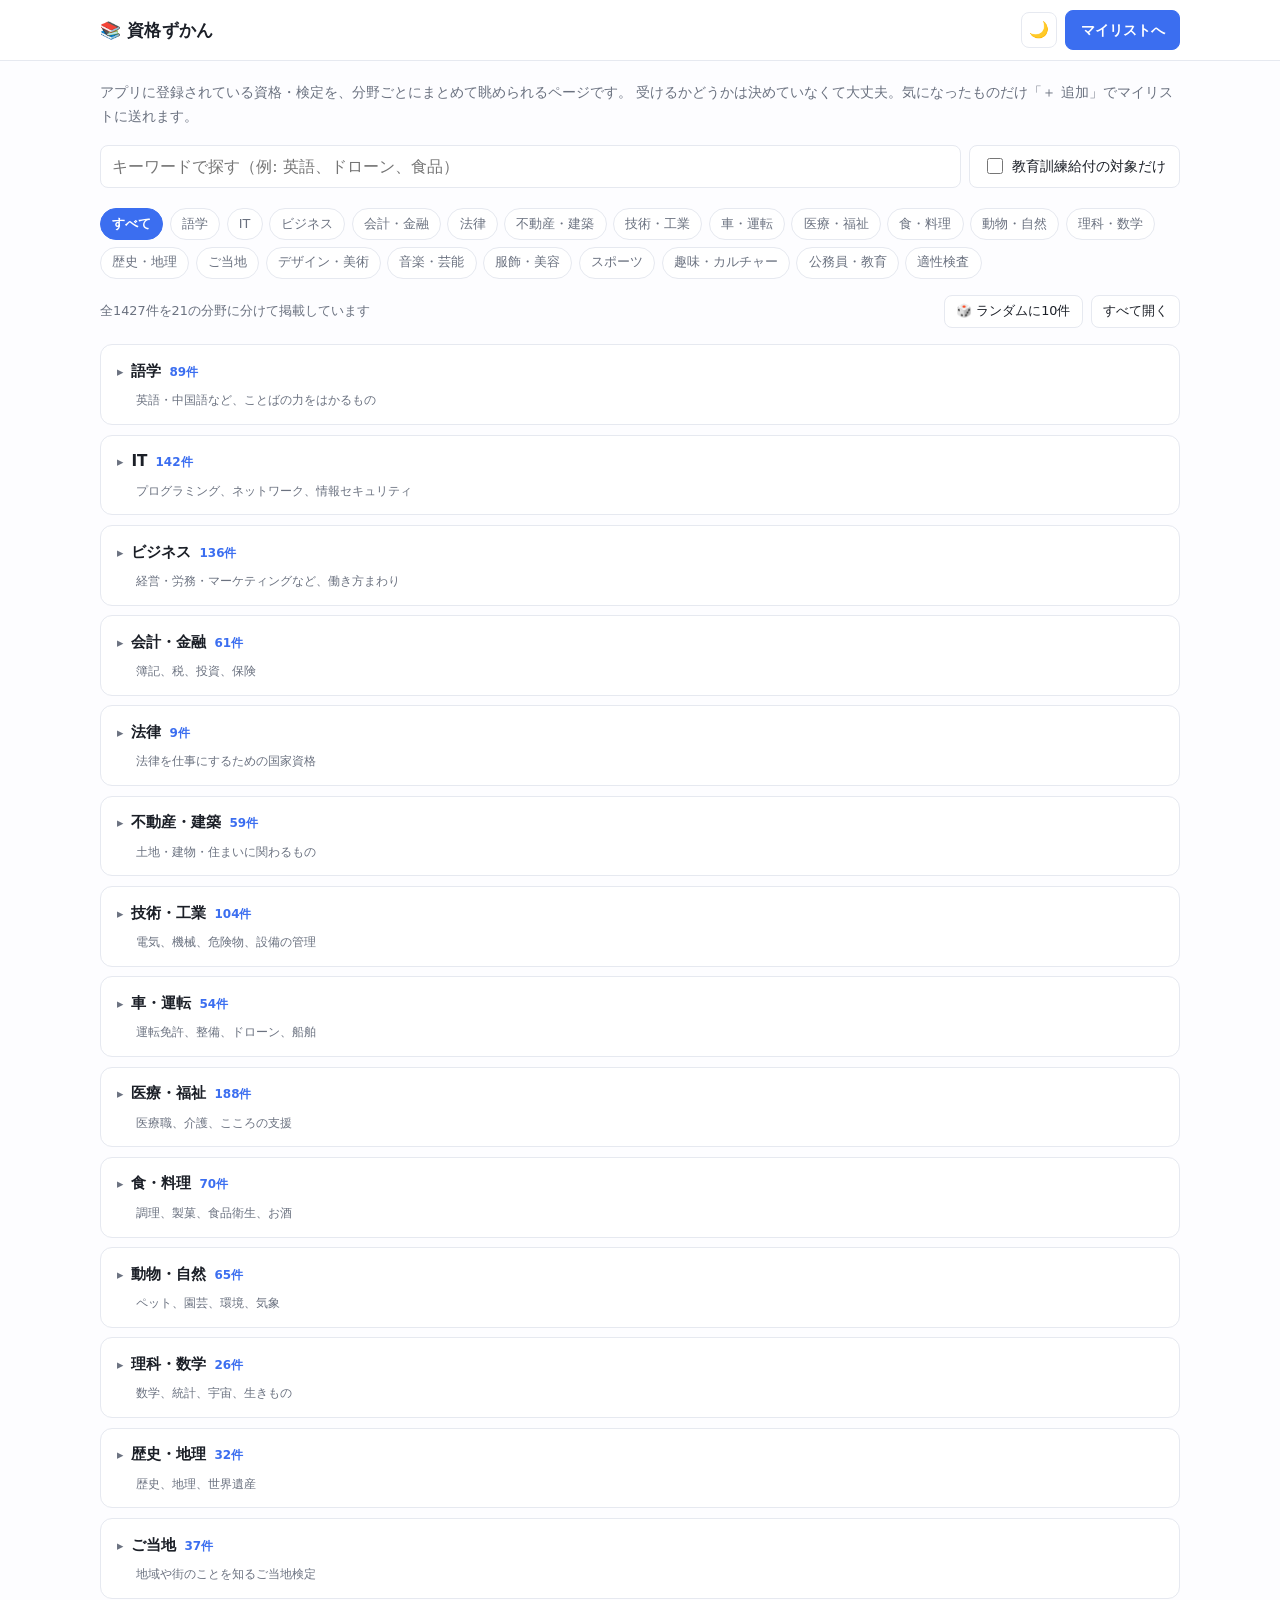
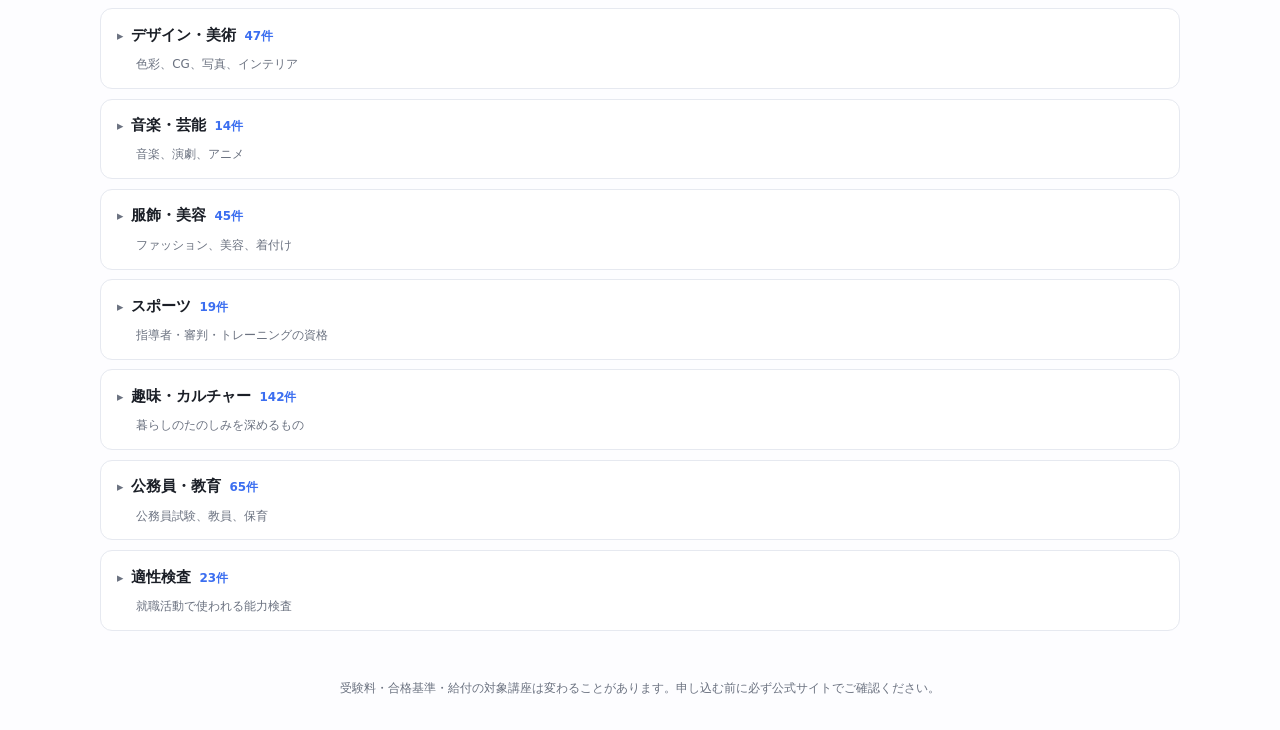
==== browse.html @ c39c7893 "資格ずかん（browse.html）を新設。分野ごとに全1,427件を眺められるページ - 21分野のアコーディオン。分野名の下に一行説明を添え、開いたときに初めて中身を組み立てる - 分野チップでの" ====
<!DOCTYPE html>
<html lang="ja">
<head>
<meta charset="UTF-8">
<meta name="viewport" content="width=device-width, initial-scale=1">
<title>資格ずかん｜資格・検定トラッカー</title>
<meta name="description" content="どんな資格・検定があるのかを分野ごとに眺められる一覧。気になったものはそのままマイリストに追加できます。">
<meta name="theme-color" content="#ffffff" media="(prefers-color-scheme: light)">
<meta name="theme-color" content="#14161b" media="(prefers-color-scheme: dark)">
<meta name="format-detection" content="telephone=no">

<link rel="manifest" href="manifest.webmanifest">
<meta name="apple-mobile-web-app-capable" content="yes">
<meta name="mobile-web-app-capable" content="yes">
<meta name="apple-mobile-web-app-title" content="資格トラッカー">
<meta name="apple-mobile-web-app-status-bar-style" content="default">
<link rel="apple-touch-icon" href="assets/apple-touch-icon.png">

<link rel="icon" href="assets/favicon-32.png" sizes="32x32" type="image/png">
<link rel="icon" href="assets/icon.svg" type="image/svg+xml">
<link rel="stylesheet" href="css/style.css">
</head>
<body>

<header class="site-header">
  <div class="wrap header-inner">
    <h1 class="logo"><span aria-hidden="true">📚</span> 資格ずかん</h1>
    <div class="header-actions">
      <button type="button" id="themeToggle" class="icon-btn" title="テーマ切り替え" aria-label="テーマ切り替え">🌙</button>
      <a class="btn btn-primary" href="index.html">マイリストへ</a>
    </div>
  </div>
</header>

<main class="wrap">

  <p class="browse-lead">
    アプリに登録されている資格・検定を、分野ごとにまとめて眺められるページです。
    受けるかどうかは決めていなくて大丈夫。気になったものだけ「＋ 追加」でマイリストに送れます。
  </p>

  <section class="toolbar" aria-label="絞り込み">
    <input type="search" id="search" class="search" placeholder="キーワードで探す（例: 英語、ドローン、食品）" aria-label="キーワード検索">
    <label class="check">
      <input type="checkbox" id="onlyTraining">
      <span>教育訓練給付の対象だけ</span>
    </label>
  </section>

  <nav class="chips" id="chips" aria-label="分野で絞り込み"></nav>

  <div class="browse-bar">
    <p class="browse-count" id="count" aria-live="polite"></p>
    <div class="browse-bar-actions">
      <button type="button" id="randomBtn" class="btn">🎲 ランダムに10件</button>
      <button type="button" id="toggleAll" class="btn" aria-pressed="false">すべて開く</button>
    </div>
  </div>

  <section class="pickup" id="pickup" aria-label="ランダムに選んだ資格" hidden></section>

  <div id="sections"></div>

  <p class="empty" id="empty" hidden>
    条件に合う資格・検定が見つかりませんでした。<br>
    キーワードを短くするか、分野を「すべて」に戻してみてください。
  </p>

</main>

<footer class="site-footer wrap">
  <p>
    受験料・合格基準・給付の対象講座は変わることがあります。申し込む前に必ず公式サイトでご確認ください。
  </p>
</footer>

<div id="toast" class="toast" role="status" aria-live="polite" hidden></div>

<script src="js/presets.js"></script>
<script src="js/browse.js"></script>
</body>
</html>
---- css/style.css ----
:root {
  color-scheme: light;
  --bg: #fdfdff;
  --surface: #ffffff;
  --surface-2: #f4f6fa;
  --border: #e6e9f0;
  --text: #1b1f27;
  --text-muted: #6b7280;
  --accent: #3b6ef0;
  --accent-weak: #e8eefe;
  --accent-text: #ffffff;
  --danger: #d64545;
  --danger-weak: #fdecec;
  --ok: #14875a;
  --ok-weak: #e3f4ec;
  --warn: #b7791f;
  --warn-weak: #fdf2dc;
  --shadow: 0 1px 2px rgba(16, 24, 40, .05), 0 6px 20px rgba(16, 24, 40, .05);
  --radius: 12px;
  /* iOS Safari は 16px 未満の入力欄にフォーカスすると自動でズームするため、
     フォームコントロールはこの値を下回らないようにする。 */
  --input-font-size: 16px;
}

:root[data-theme="dark"] {
  color-scheme: dark;
  --bg: #14161b;
  --surface: #1c1f26;
  --surface-2: #23272f;
  --border: #2f343d;
  --text: #e8eaee;
  --text-muted: #99a1ae;
  --accent: #6c94ff;
  --accent-weak: #212a44;
  --accent-text: #10131a;
  --danger: #ef7373;
  --danger-weak: #3a2326;
  --ok: #4cc38a;
  --ok-weak: #1c3129;
  --warn: #e0b055;
  --warn-weak: #352d19;
  --shadow: 0 1px 2px rgba(0, 0, 0, .4), 0 6px 20px rgba(0, 0, 0, .3);
}

* { box-sizing: border-box; }

/* .menu-list や .row などレイアウト用の display 指定が hidden 属性を
   上書きしてしまうため、hidden を常に優先させる。 */
[hidden] { display: none !important; }

/* 横スワイプで画面がずれないようにする。
   overflow-x: clip はスクロールコンテナを作らないので、
   hidden と違って sticky ヘッダーを壊さない。
   overscroll-behavior-x はゴムのように弾む横方向の余韻を止める。 */
html {
  overflow-x: clip;
  overscroll-behavior-x: none;
}

body {
  margin: 0;
  max-width: 100%;
  overflow-x: clip;
  overscroll-behavior-x: none;
  background: var(--bg);
  color: var(--text);
  font-family: system-ui, -apple-system, "Segoe UI", "Hiragino Sans", "Noto Sans JP", Meiryo, sans-serif;
  line-height: 1.6;
  -webkit-text-size-adjust: 100%;
}

.wrap {
  width: min(1080px, 100% - 2rem);
  margin-inline: auto;
}

/* ---------- header ---------- */
.site-header {
  position: sticky;
  top: 0;
  z-index: 10;
  background: color-mix(in srgb, var(--surface) 88%, transparent);
  backdrop-filter: blur(8px);
  border-bottom: 1px solid var(--border);
}

.header-inner {
  /* ⋯メニューの位置の基準。ボタン基準だと画面が狭くてヘッダーが折り返したとき、
     メニューが画面外にはみ出して切れてしまう。 */
  position: relative;
  display: flex;
  align-items: center;
  gap: 1rem;
  min-height: 60px;
  flex-wrap: wrap;
  padding-block: .5rem;
}

.logo {
  font-size: 1.05rem;
  margin: 0;
  margin-right: auto;
  letter-spacing: .01em;
}

.header-actions {
  display: flex;
  align-items: center;
  gap: .5rem;
}

/* ---------- buttons ---------- */
.btn {
  font: inherit;
  font-size: .875rem;
  padding: .5rem .9rem;
  border-radius: 8px;
  border: 1px solid var(--border);
  background: var(--surface);
  color: var(--text);
  cursor: pointer;
  white-space: nowrap;
  transition: background .15s, border-color .15s;
}

.btn:hover { background: var(--surface-2); }

.btn-primary {
  background: var(--accent);
  border-color: var(--accent);
  color: var(--accent-text);
  font-weight: 600;
}

.btn-primary:hover { filter: brightness(1.06); background: var(--accent); }

.icon-btn {
  font: inherit;
  width: 36px;
  height: 36px;
  display: grid;
  place-items: center;
  border-radius: 8px;
  border: 1px solid var(--border);
  background: var(--surface);
  color: var(--text);
  cursor: pointer;
}

.icon-btn:hover { background: var(--surface-2); }

/* ---------- menu ---------- */
.menu-list {
  position: absolute;
  right: 0;
  top: calc(100% + 6px);
  max-width: calc(100vw - 2rem);
  min-width: 200px;
  background: var(--surface);
  border: 1px solid var(--border);
  border-radius: 10px;
  box-shadow: var(--shadow);
  padding: .3rem;
  display: flex;
  flex-direction: column;
}

.menu-list button {
  font: inherit;
  font-size: .875rem;
  text-align: left;
  padding: .5rem .65rem;
  border: 0;
  border-radius: 6px;
  background: transparent;
  color: var(--text);
  cursor: pointer;
}

.menu-list button:hover { background: var(--surface-2); }
.menu-list .danger { color: var(--danger); }

/* ---------- stats ---------- */
.stats {
  display: grid;
  grid-template-columns: repeat(auto-fit, minmax(min(140px, 100%), 1fr));
  gap: .75rem;
  margin: 1.5rem 0 1rem;
}

.stat {
  background: var(--surface);
  border: 1px solid var(--border);
  border-radius: var(--radius);
  padding: .85rem 1rem;
  display: flex;
  flex-direction: column;
}

.stat-value {
  font-size: 1.5rem;
  font-weight: 700;
  line-height: 1.2;
  font-variant-numeric: tabular-nums;
}

.stat-label {
  font-size: .75rem;
  color: var(--text-muted);
}

/* ---------- toolbar ---------- */
.toolbar {
  display: flex;
  gap: .5rem;
  flex-wrap: wrap;
  margin-bottom: 1.25rem;
}

.toolbar .search {
  flex: 1 1 240px;
  min-width: 0;
}

.toolbar input,
.toolbar select {
  font: inherit;
  font-size: var(--input-font-size);
  padding: .5rem .7rem;
  border-radius: 8px;
  border: 1px solid var(--border);
  background: var(--surface);
  color: var(--text);
}

.toolbar-modes { justify-content: space-between; }

/* ---------- セグメント切り替え ---------- */
.segmented {
  display: inline-flex;
  background: var(--surface-2);
  border: 1px solid var(--border);
  border-radius: 9px;
  padding: 3px;
  gap: 2px;
}

.segmented button {
  font: inherit;
  font-size: .8rem;
  font-weight: 600;
  padding: .35rem .8rem;
  border: 0;
  border-radius: 6px;
  background: transparent;
  color: var(--text-muted);
  cursor: pointer;
  white-space: nowrap;
}

.segmented button:hover { color: var(--text); }

.segmented button.is-on {
  background: var(--surface);
  color: var(--accent);
  box-shadow: 0 1px 2px rgba(16, 24, 40, .08);
}

/* ---------- グループ見出し ---------- */
.group-head {
  grid-column: 1 / -1;
  display: flex;
  align-items: center;
  gap: .5rem;
  margin: .25rem 0 -.25rem;
  font-size: .8rem;
  font-weight: 700;
  color: var(--text-muted);
}

.group-head::after {
  content: "";
  flex: 1;
  height: 1px;
  background: var(--border);
}

.group-head .count {
  font-weight: 600;
  font-variant-numeric: tabular-nums;
}

.group-head.is-passed { color: var(--ok); }

/* ---------- cards ---------- */
.card-list {
  list-style: none;
  margin: 0;
  padding: 0;
  display: grid;
  grid-template-columns: repeat(auto-fill, minmax(min(330px, 100%), 1fr));
  gap: 1rem;
}

.card {
  background: var(--surface);
  border: 1px solid var(--border);
  border-radius: var(--radius);
  box-shadow: var(--shadow);
  padding: 1rem;
  display: flex;
  flex-direction: column;
  gap: .75rem;
}

.card-top {
  display: flex;
  align-items: start;
  gap: .5rem;
  /* バッジが4つ並ぶと見出しの幅が潰れて1文字ずつ折り返されるため、
     幅が足りないときはバッジのほうを次の行へ送る。 */
  flex-wrap: wrap;
}

.card-title {
  margin: 0;
  font-size: 1.05rem;
  font-weight: 700;
  /* 見出しは最低これだけの幅を確保してから縮める。 */
  flex: 1 1 12rem;
  min-width: 0;
  overflow-wrap: anywhere;
}

.card-title a { color: inherit; }

/* 通常はフルネーム、短縮モードでは短縮名だけを見せる */
.card-title .t-short { display: none; }
.card-list.compact .card-title .t-full { display: none; }
.card-list.compact .card-title .t-short { display: inline; }

/* ---------- 短縮表示モード ---------- */
.card-list.compact {
  grid-template-columns: 1fr;
  gap: .5rem;
}

.card-list.compact .card {
  padding: .6rem .75rem;
  gap: .4rem;
  box-shadow: none;
}

.card-list.compact .card-title { font-size: .95rem; }

/* 一覧性を優先して、行数を増やす要素は畳む */
.card-list.compact .memo,
.card-list.compact .attempts,
.card-list.compact .bar { display: none; }

.card-list.compact .score-row { font-size: .75rem; }
.card-list.compact .score-now { font-size: 1rem; }
.card-list.compact .meta { font-size: .75rem; }

.card-list.compact .card-actions { padding-top: 0; }
.card-list.compact .card-actions .btn { font-size: .75rem; padding: .25rem .55rem; }

@media (min-width: 720px) {
  /* 横幅があるときは短縮モードを2列にして、さらに詰めて見せる */
  .card-list.compact { grid-template-columns: repeat(2, minmax(0, 1fr)); }
}

.badges {
  display: flex;
  flex-wrap: wrap;
  gap: .35rem;
}

.badge {
  font-size: .7rem;
  font-weight: 600;
  padding: .15rem .5rem;
  border-radius: 999px;
  background: var(--surface-2);
  color: var(--text-muted);
  white-space: nowrap;
}

.badge.status-planning { background: var(--surface-2); color: var(--text-muted); }
.badge.status-studying { background: var(--accent-weak); color: var(--accent); }
.badge.status-applied  { background: var(--warn-weak); color: var(--warn); }
.badge.status-passed   { background: var(--ok-weak); color: var(--ok); }
.badge.status-failed   { background: var(--danger-weak); color: var(--danger); }

.badge.prio-high { background: var(--danger-weak); color: var(--danger); }
.badge.prio-mid  { background: var(--warn-weak); color: var(--warn); }
.badge.prio-low  { background: var(--surface-2); color: var(--text-muted); }

/* 教育訓練給付。給付率が高い制度ほど目立つ色にする */
.badge.training-professional { background: var(--ok-weak); color: var(--ok); }
.badge.training-specific     { background: var(--ok-weak); color: var(--ok); }
.badge.training-general      { background: var(--accent-weak); color: var(--accent); }
.badge.training-yes          { background: var(--ok-weak); color: var(--ok); }
.badge.training-none         { background: var(--surface-2); color: var(--text-muted); }

.card-actions .btn.btn-training { color: var(--ok); }

/* ---------- score ---------- */
.score-row {
  display: flex;
  align-items: baseline;
  justify-content: space-between;
  gap: .5rem;
  font-size: .8rem;
  color: var(--text-muted);
}

.score-now {
  font-size: 1.35rem;
  font-weight: 700;
  color: var(--text);
  font-variant-numeric: tabular-nums;
}

.score-target { font-variant-numeric: tabular-nums; }

.bar {
  height: 8px;
  border-radius: 999px;
  background: var(--surface-2);
  overflow: hidden;
}

.bar > span {
  display: block;
  height: 100%;
  border-radius: 999px;
  background: var(--accent);
  transition: width .35s ease;
}

.bar.reached > span { background: var(--ok); }

.meta {
  display: flex;
  flex-wrap: wrap;
  gap: .35rem 1rem;
  font-size: .8rem;
  color: var(--text-muted);
}

.meta .soon { color: var(--warn); font-weight: 600; }
.meta .past { color: var(--danger); font-weight: 600; }

.memo {
  font-size: .82rem;
  color: var(--text-muted);
  background: var(--surface-2);
  border-radius: 8px;
  padding: .5rem .65rem;
  margin: 0;
  white-space: pre-wrap;
  overflow-wrap: anywhere;
}

/* ---------- attempts ---------- */
.attempts { border-top: 1px solid var(--border); padding-top: .6rem; }

.attempts > summary {
  cursor: pointer;
  font-size: .8rem;
  color: var(--text-muted);
  list-style-position: inside;
}

.attempt-list {
  list-style: none;
  margin: .6rem 0 0;
  padding: 0;
  display: flex;
  flex-direction: column;
  gap: .35rem;
}

.attempt {
  display: flex;
  align-items: center;
  gap: .5rem;
  font-size: .8rem;
  background: var(--surface-2);
  border-radius: 7px;
  padding: .35rem .5rem;
}

.attempt .a-date { color: var(--text-muted); font-variant-numeric: tabular-nums; }
.attempt .a-score { font-weight: 700; font-variant-numeric: tabular-nums; }
.attempt .a-note { color: var(--text-muted); overflow-wrap: anywhere; }
.attempt .a-del {
  margin-left: auto;
  border: 0;
  background: transparent;
  color: var(--text-muted);
  cursor: pointer;
  font: inherit;
  line-height: 1;
  padding: .1rem .3rem;
}
.attempt .a-del:hover { color: var(--danger); }

.card-actions {
  display: flex;
  gap: .4rem;
  flex-wrap: wrap;
  margin-top: auto;
  padding-top: .25rem;
}

.card-actions .btn { font-size: .8rem; padding: .35rem .7rem; }
.card-actions .btn.link-danger { color: var(--danger); }

/* ---------- empty / footer ---------- */
.empty {
  text-align: center;
  color: var(--text-muted);
  padding: 3rem 1rem;
  font-size: .9rem;
}

.site-footer {
  margin: 3rem auto 2rem;
  font-size: .75rem;
  color: var(--text-muted);
  text-align: center;
}

/* ---------- dialog ---------- */
.dialog {
  border: 1px solid var(--border);
  border-radius: 14px;
  background: var(--surface);
  color: var(--text);
  padding: 0;
  width: min(560px, calc(100% - 2rem));
  box-shadow: var(--shadow);
}

.dialog::backdrop { background: rgba(0, 0, 0, .45); }

.form { padding: 1.25rem; display: flex; flex-direction: column; gap: .85rem; }
.form h2 { margin: 0; font-size: 1.1rem; }
.dialog-sub { margin: -.5rem 0 0; font-size: .85rem; color: var(--text-muted); }

.field { display: flex; flex-direction: column; gap: .25rem; flex: 1; min-width: 0; }

.label { font-size: .78rem; color: var(--text-muted); font-weight: 600; }
.label em { font-style: normal; color: var(--danger); font-size: .7rem; margin-left: .2rem; }

.field input,
.field select,
.field textarea {
  font: inherit;
  font-size: var(--input-font-size);
  padding: .5rem .65rem;
  border-radius: 8px;
  border: 1px solid var(--border);
  background: var(--bg);
  color: var(--text);
  width: 100%;
}

.field textarea { resize: vertical; }

.field input:focus-visible,
.field select:focus-visible,
.field textarea:focus-visible,
.toolbar input:focus-visible,
.toolbar select:focus-visible,
.btn:focus-visible,
.icon-btn:focus-visible {
  outline: 2px solid var(--accent);
  outline-offset: 1px;
}

.hint { margin: .1rem 0 0; font-size: .75rem; color: var(--text-muted); line-height: 1.45; }

/* ---------- 資格名のサジェスト ---------- */
.combo { position: relative; }

.suggest {
  position: absolute;
  inset-inline: 0;
  top: calc(100% + 4px);
  z-index: 5;
  margin: 0;
  padding: .25rem;
  list-style: none;
  max-height: 46vh;
  overflow-y: auto;
  -webkit-overflow-scrolling: touch;
  background: var(--surface);
  border: 1px solid var(--border);
  border-radius: 10px;
  box-shadow: var(--shadow);
  display: flex;
  flex-direction: column;
  gap: 2px;
}

.suggest button {
  font: inherit;
  width: 100%;
  text-align: left;
  border: 0;
  border-radius: 7px;
  background: transparent;
  color: var(--text);
  padding: .55rem .6rem;
  cursor: pointer;
  display: flex;
  flex-direction: column;
  gap: .1rem;
  line-height: 1.35;
}

.suggest button:hover,
.suggest button:focus-visible,
.suggest li.active button { background: var(--accent-weak); outline: none; }

.suggest .s-name { font-size: .9rem; font-weight: 600; overflow-wrap: anywhere; }

.suggest .s-meta { font-size: .72rem; color: var(--text-muted); }

.suggest .s-empty {
  padding: .6rem;
  font-size: .8rem;
  color: var(--text-muted);
}

.row { display: flex; gap: .75rem; flex-wrap: wrap; }

.fieldset {
  border: 1px solid var(--border);
  border-radius: 10px;
  padding: .75rem;
  margin: 0;
  display: flex;
  flex-direction: column;
  gap: .75rem;
}

.fieldset legend { font-size: .78rem; color: var(--text-muted); font-weight: 600; padding-inline: .3rem; }

.dialog-actions {
  display: flex;
  justify-content: flex-end;
  gap: .5rem;
  margin: .25rem 0 0;
  padding: 0;
}

/* ---------- 開発者向け: プリセット編集 ---------- */
/* 開発モードを切っている間は入口ごと出さない */
.dev-entry { display: none; }
:root[data-dev="on"] .dev-entry { display: block; color: var(--accent); font-weight: 600; }

.dev-dialog {
  width: min(720px, calc(100% - 1.5rem));
  max-height: 88vh;
  padding: 1rem;
  display: flex;
  flex-direction: column;
  gap: .7rem;
}

.dev-head {
  display: flex;
  align-items: center;
  gap: .75rem;
}

.dev-head h2 {
  margin: 0;
  font-size: 1.05rem;
  flex: 1;
  display: flex;
  align-items: center;
  gap: .5rem;
}

.dev-badge {
  font-size: .65rem;
  font-weight: 700;
  padding: .1rem .45rem;
  border-radius: 999px;
  background: var(--warn-weak);
  color: var(--warn);
}

.dev-note {
  margin: 0;
  font-size: .75rem;
  line-height: 1.5;
  color: var(--text-muted);
}

.dev-summary {
  font-size: .8rem;
  font-weight: 600;
  color: var(--text-muted);
  background: var(--surface-2);
  border-radius: 8px;
  padding: .45rem .65rem;
}

.dev-summary.has-diff { background: var(--warn-weak); color: var(--warn); }

.dev-toolbar {
  display: flex;
  gap: .5rem;
}

.dev-toolbar input {
  flex: 1;
  min-width: 0;
  font: inherit;
  font-size: var(--input-font-size);
  padding: .5rem .7rem;
  border-radius: 8px;
  border: 1px solid var(--border);
  background: var(--bg);
  color: var(--text);
}

.dev-list {
  list-style: none;
  margin: 0;
  padding: 0;
  flex: 1;
  min-height: 6rem;
  overflow-y: auto;
  -webkit-overflow-scrolling: touch;
  border: 1px solid var(--border);
  border-radius: 10px;
}

.dev-hint {
  padding: .5rem .65rem;
  font-size: .75rem;
  color: var(--text-muted);
  background: var(--surface-2);
}

.dev-row {
  display: flex;
  align-items: center;
  gap: .4rem;
  padding: .45rem .55rem;
  border-top: 1px solid var(--border);
}

.dev-row:first-child { border-top: 0; }

.dev-row-main {
  flex: 1;
  min-width: 0;
  display: flex;
  flex-direction: column;
}

.dev-name {
  font-size: .85rem;
  font-weight: 600;
  overflow-wrap: anywhere;
}

.dev-meta {
  font-size: .7rem;
  color: var(--text-muted);
  overflow-wrap: anywhere;
}

/* 手を入れた行が一目で分かるように左端に色を出す */
.dev-row.is-edited { border-left: 3px solid var(--warn); }
.dev-row.is-added { border-left: 3px solid var(--ok); }
.dev-row.is-removed { border-left: 3px solid var(--danger); opacity: .75; }

.dev-row .btn { font-size: .75rem; padding: .25rem .55rem; }

.dev-actions {
  display: flex;
  flex-wrap: wrap;
  gap: .4rem;
}

.dev-actions .btn { font-size: .78rem; padding: .35rem .65rem; }

.dev-editor { width: min(560px, calc(100% - 1.5rem)); }

.gh-status {
  margin: 0;
  font-size: .78rem;
  line-height: 1.5;
  color: var(--text-muted);
  overflow-wrap: anywhere;
}

@media (max-width: 560px) {
  .dev-actions .btn { flex: 1 1 auto; }
}

/* ---------- toast ---------- */
.toast {
  position: fixed;
  left: 50%;
  bottom: 1.5rem;
  transform: translateX(-50%);
  background: var(--text);
  color: var(--bg);
  font-size: .85rem;
  padding: .55rem 1rem;
  border-radius: 999px;
  max-width: calc(100vw - 2rem);
  box-sizing: border-box;
  overflow-wrap: anywhere;
  text-align: center;
  box-shadow: var(--shadow);
  z-index: 50;
}

@media (max-width: 560px) {
  .logo { font-size: .95rem; }
  .card-list { grid-template-columns: 1fr; }
  .row { flex-direction: column; gap: .85rem; }
}

@media (prefers-reduced-motion: reduce) {
  * { transition: none !important; }
}

/* ---------- 資格ずかん（browse.html） ---------- */

/* .btn をリンクにも使うため。button と違って初期値が inline なので揃える。 */
a.btn {
  display: inline-flex;
  align-items: center;
  text-decoration: none;
}

.btn:disabled {
  opacity: .55;
  cursor: default;
}
.btn:disabled:hover { background: var(--surface); }
.btn-primary:disabled:hover { background: var(--accent); filter: none; }

.browse-lead {
  margin: 1.25rem 0 1rem;
  font-size: .875rem;
  color: var(--text-muted);
  line-height: 1.7;
}

/* 「教育訓練給付の対象だけ」のようなチェック付きの絞り込み */
.check {
  display: inline-flex;
  align-items: center;
  gap: .4rem;
  padding: .5rem .8rem;
  border: 1px solid var(--border);
  border-radius: 8px;
  background: var(--surface);
  font-size: .85rem;
  cursor: pointer;
  white-space: nowrap;
}

.check input { accent-color: var(--accent); width: 1rem; height: 1rem; }

/* 分野チップ。横スクロールにすると画面ごとずれて見えるので折り返す。 */
.chips {
  display: flex;
  flex-wrap: wrap;
  gap: .4rem;
  margin-bottom: 1rem;
}

.chip {
  font: inherit;
  font-size: .8rem;
  padding: .3rem .7rem;
  border-radius: 999px;
  border: 1px solid var(--border);
  background: var(--surface);
  color: var(--text-muted);
  cursor: pointer;
  white-space: nowrap;
}

.chip:hover { color: var(--text); background: var(--surface-2); }

.chip.is-on {
  background: var(--accent);
  border-color: var(--accent);
  color: var(--accent-text);
  font-weight: 600;
}

.browse-bar {
  display: flex;
  align-items: center;
  gap: .75rem;
  flex-wrap: wrap;
  margin-bottom: 1rem;
}

.browse-count {
  margin: 0;
  margin-right: auto;
  font-size: .8rem;
  color: var(--text-muted);
}

.browse-bar-actions {
  display: flex;
  gap: .5rem;
  flex-wrap: wrap;
}

.browse-bar-actions .btn { font-size: .8rem; padding: .35rem .7rem; }

/* ---------- ランダム表示 ---------- */
.pickup {
  border: 1px solid var(--accent);
  background: var(--accent-weak);
  border-radius: var(--radius);
  padding: 1rem;
  margin-bottom: 1.5rem;
}

.pickup-title {
  margin: 0 0 .75rem;
  font-size: .95rem;
}

.pickup .b-item { background: var(--surface); }
.pickup-close { margin-top: .75rem; }

/* ---------- 分野ごとのセクション ---------- */
.b-section {
  border: 1px solid var(--border);
  border-radius: var(--radius);
  background: var(--surface);
  margin-bottom: .6rem;
  overflow: hidden;
}

.b-summary {
  display: flex;
  align-items: baseline;
  gap: .5rem;
  flex-wrap: wrap;
  padding: .85rem 1rem;
  cursor: pointer;
  list-style: none;
  user-select: none;
}

.b-summary::-webkit-details-marker { display: none; }

/* 開閉の三角は自前で描く。ブラウザ標準のものは位置と色が揃わない。 */
.b-summary::before {
  content: "▸";
  color: var(--text-muted);
  font-size: .8rem;
  transition: transform .15s;
}

.b-section[open] > .b-summary::before { transform: rotate(90deg); }
.b-summary:hover { background: var(--surface-2); }

.b-cat { font-weight: 700; font-size: .95rem; }

.b-count {
  font-size: .75rem;
  font-weight: 600;
  color: var(--accent);
  font-variant-numeric: tabular-nums;
}

.b-hint {
  font-size: .75rem;
  color: var(--text-muted);
  flex: 1 1 100%;
  padding-left: 1.2rem;
}

.b-list {
  list-style: none;
  margin: 0;
  padding: 0 .75rem .75rem;
  display: grid;
  gap: .5rem;
}

.b-item {
  border: 1px solid var(--border);
  border-radius: 10px;
  background: var(--surface-2);
  padding: .7rem .8rem;
  display: flex;
  flex-direction: column;
  gap: .3rem;
}

.b-head {
  display: flex;
  align-items: center;
  gap: .4rem;
  flex-wrap: wrap;
}

.b-name {
  margin: 0;
  font-size: .9rem;
  font-weight: 600;
  overflow-wrap: anywhere;
}

.b-tag {
  font-size: .7rem;
  color: var(--text-muted);
  border: 1px solid var(--border);
  border-radius: 999px;
  padding: .05rem .45rem;
}

.b-meta {
  margin: 0;
  font-size: .75rem;
  color: var(--text-muted);
  font-variant-numeric: tabular-nums;
}

.b-memo {
  margin: 0;
  font-size: .78rem;
  color: var(--text-muted);
  line-height: 1.5;
  overflow-wrap: anywhere;
}

.b-actions {
  display: flex;
  gap: .4rem;
  flex-wrap: wrap;
  padding-top: .2rem;
}

.b-actions .btn { font-size: .75rem; padding: .3rem .6rem; }
.b-actions .btn-training { color: var(--ok); }

/* 画面が広いときは2列にして、ざっと眺めやすくする。 */
@media (min-width: 720px) {
  .b-list { grid-template-columns: repeat(auto-fill, minmax(min(320px, 100%), 1fr)); }
}
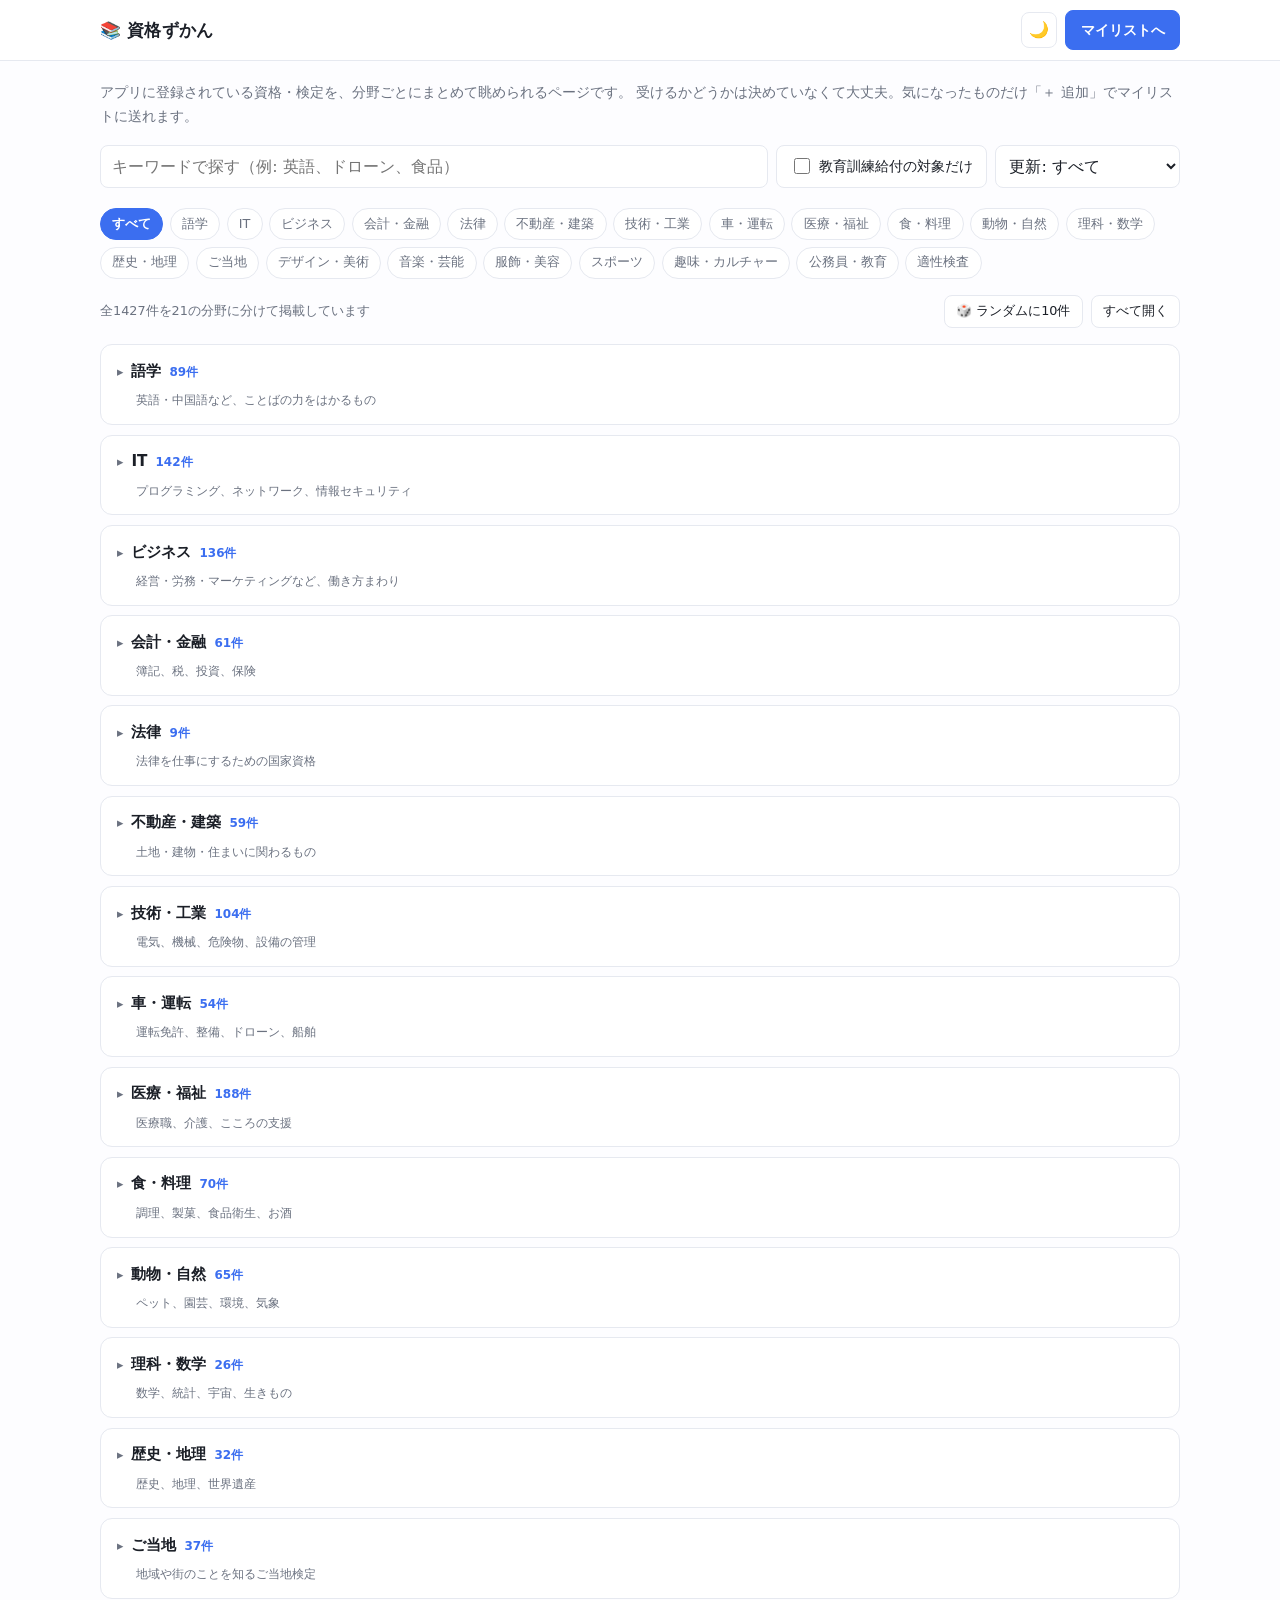
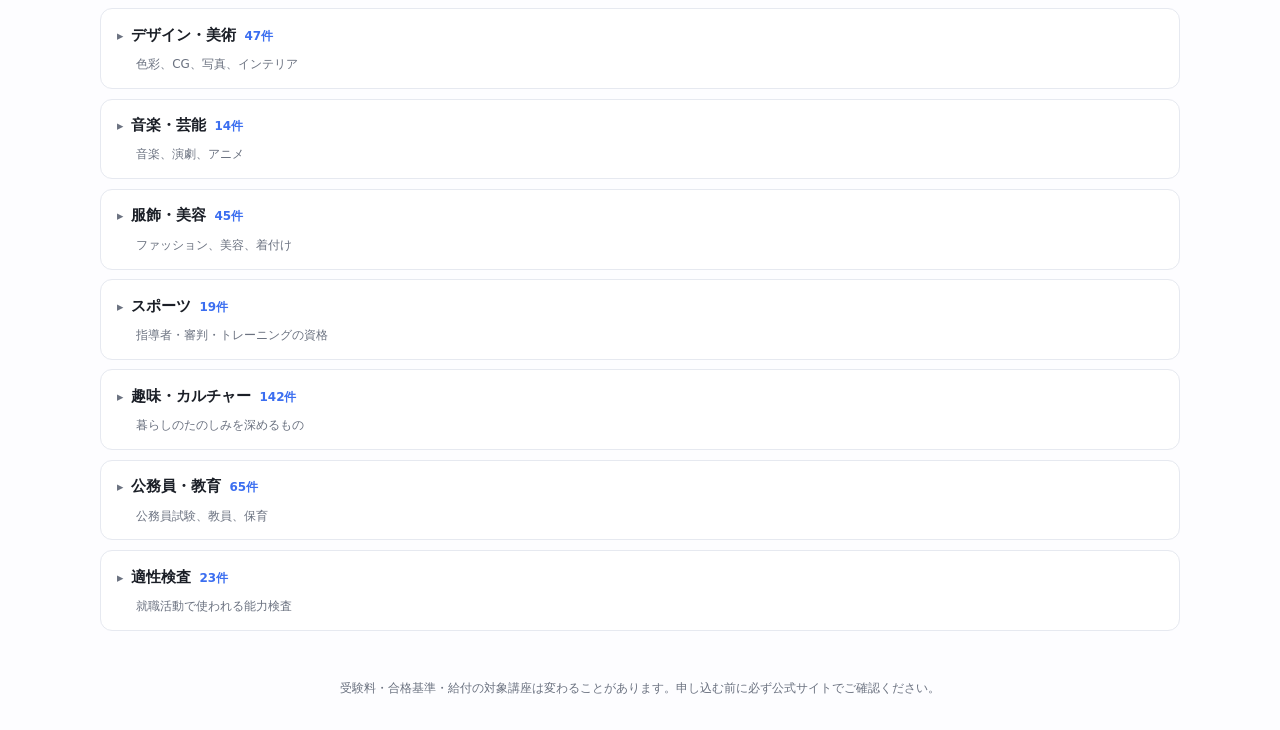
==== commit b4989d1c: "資格ごとの更新の要否・周期・費用を登録し、カードとずかんに表示 - 1,427件中1,161件に更新情報を登録（更新不要888／更新あり174／会費制20／   成績の有効期限9／対象外70）。残り2" ====
--- a/browse.html
+++ b/browse.html
@@ -45,6 +45,12 @@
       <input type="checkbox" id="onlyTraining">
       <span>教育訓練給付の対象だけ</span>
     </label>
+    <select id="renewFilter" aria-label="資格の更新で絞り込み">
+      <option value="">更新: すべて</option>
+      <option value="free">一度取れば更新不要</option>
+      <option value="keep">更新・会費が必要</option>
+      <option value="unknown">更新: 未調査</option>
+    </select>
   </section>
 
   <nav class="chips" id="chips" aria-label="分野で絞り込み"></nav>
@@ -77,6 +83,8 @@
 <div id="toast" class="toast" role="status" aria-live="polite" hidden></div>
 
 <script src="js/presets.js"></script>
+<script src="js/renewal.js"></script>
+<script src="js/sync.js"></script>
 <script src="js/browse.js"></script>
 </body>
 </html>
--- a/css/style.css
+++ b/css/style.css
@@ -1063,3 +1063,119 @@
 @media (min-width: 720px) {
   .b-list { grid-template-columns: repeat(auto-fill, minmax(min(320px, 100%), 1fr)); }
 }
+
+/* ---------- 端末間の同期 ---------- */
+.sync-btn { position: relative; }
+
+/* 右上の小さな点で状態を示す。未接続のときは出さない。 */
+.sync-dot {
+  position: absolute;
+  top: 4px;
+  right: 4px;
+  width: 8px;
+  height: 8px;
+  border-radius: 50%;
+  border: 1.5px solid var(--surface);
+  background: transparent;
+}
+
+.sync-btn[data-state="ok"] .sync-dot { background: var(--ok); }
+.sync-btn[data-state="syncing"] .sync-dot { background: var(--accent); animation: sync-pulse 1s ease-in-out infinite; }
+.sync-btn[data-state="needs-auth"] .sync-dot,
+.sync-btn[data-state="offline"] .sync-dot { background: var(--warn); }
+.sync-btn[data-state="error"] .sync-dot { background: var(--danger); }
+
+@keyframes sync-pulse { 50% { opacity: .3; } }
+
+.sync-body { display: flex; flex-direction: column; gap: .75rem; }
+.sync-body p { margin: 0; font-size: .875rem; line-height: 1.7; }
+.sync-body .hint { font-size: .75rem; }
+
+.sync-points {
+  margin: 0;
+  padding-left: 1.2rem;
+  font-size: .8rem;
+  color: var(--text-muted);
+  line-height: 1.65;
+  display: grid;
+  gap: .3rem;
+}
+
+.sync-info {
+  display: grid;
+  grid-template-columns: auto 1fr;
+  gap: .35rem .9rem;
+  margin: 0;
+  font-size: .85rem;
+}
+
+.sync-info dt { color: var(--text-muted); font-weight: 600; }
+.sync-info dd { margin: 0; overflow-wrap: anywhere; }
+.sync-info dd[data-state="ok"] { color: var(--ok); font-weight: 600; }
+.sync-info dd[data-state="needs-auth"],
+.sync-info dd[data-state="offline"] { color: var(--warn); font-weight: 600; }
+.sync-info dd[data-state="error"] { color: var(--danger); font-weight: 600; }
+
+.sync-actions { display: flex; gap: .5rem; flex-wrap: wrap; }
+
+.sync-message {
+  margin: 0;
+  padding: .6rem .8rem;
+  border-radius: 8px;
+  background: var(--warn-weak);
+  color: var(--warn);
+  font-size: .8rem;
+  line-height: 1.6;
+}
+
+.sync-body .check { align-self: flex-start; white-space: normal; }
+
+/* Google へ移動する直前に出す幕。真っ白な画面で固まったように見えないように。 */
+.sync-overlay {
+  position: fixed;
+  inset: 0;
+  z-index: 1000;
+  display: grid;
+  place-items: center;
+  background: color-mix(in srgb, var(--bg) 92%, transparent);
+  color: var(--text);
+  font-size: .95rem;
+  font-weight: 600;
+}
+
+@media (prefers-reduced-motion: reduce) {
+  .sync-btn[data-state="syncing"] .sync-dot { animation: none; }
+}
+
+/* ---------- 資格の更新 ---------- */
+.renew { white-space: nowrap; }
+.meta .renew { font-weight: 600; }
+.renew-none { color: var(--ok); }
+.renew-required { color: var(--warn); }
+.renew-member { color: var(--warn); }
+.renew-expiry { color: var(--accent); }
+.renew-na { color: var(--text-muted); }
+
+.b-renew {
+  margin: 0;
+  font-size: .75rem;
+  line-height: 1.5;
+  display: flex;
+  flex-wrap: wrap;
+  gap: .15rem .5rem;
+  align-items: baseline;
+}
+
+.b-renew .renew { font-weight: 700; white-space: normal; }
+.b-renew-note { color: var(--text-muted); overflow-wrap: anywhere; }
+
+/* ずかんの絞り込みの select。検索欄と同じ見た目・同じ16px（iOSの拡大防止） */
+#renewFilter {
+  font: inherit;
+  font-size: var(--input-font-size);
+  padding: .45rem .6rem;
+  border-radius: 8px;
+  border: 1px solid var(--border);
+  background: var(--surface);
+  color: var(--text);
+}
